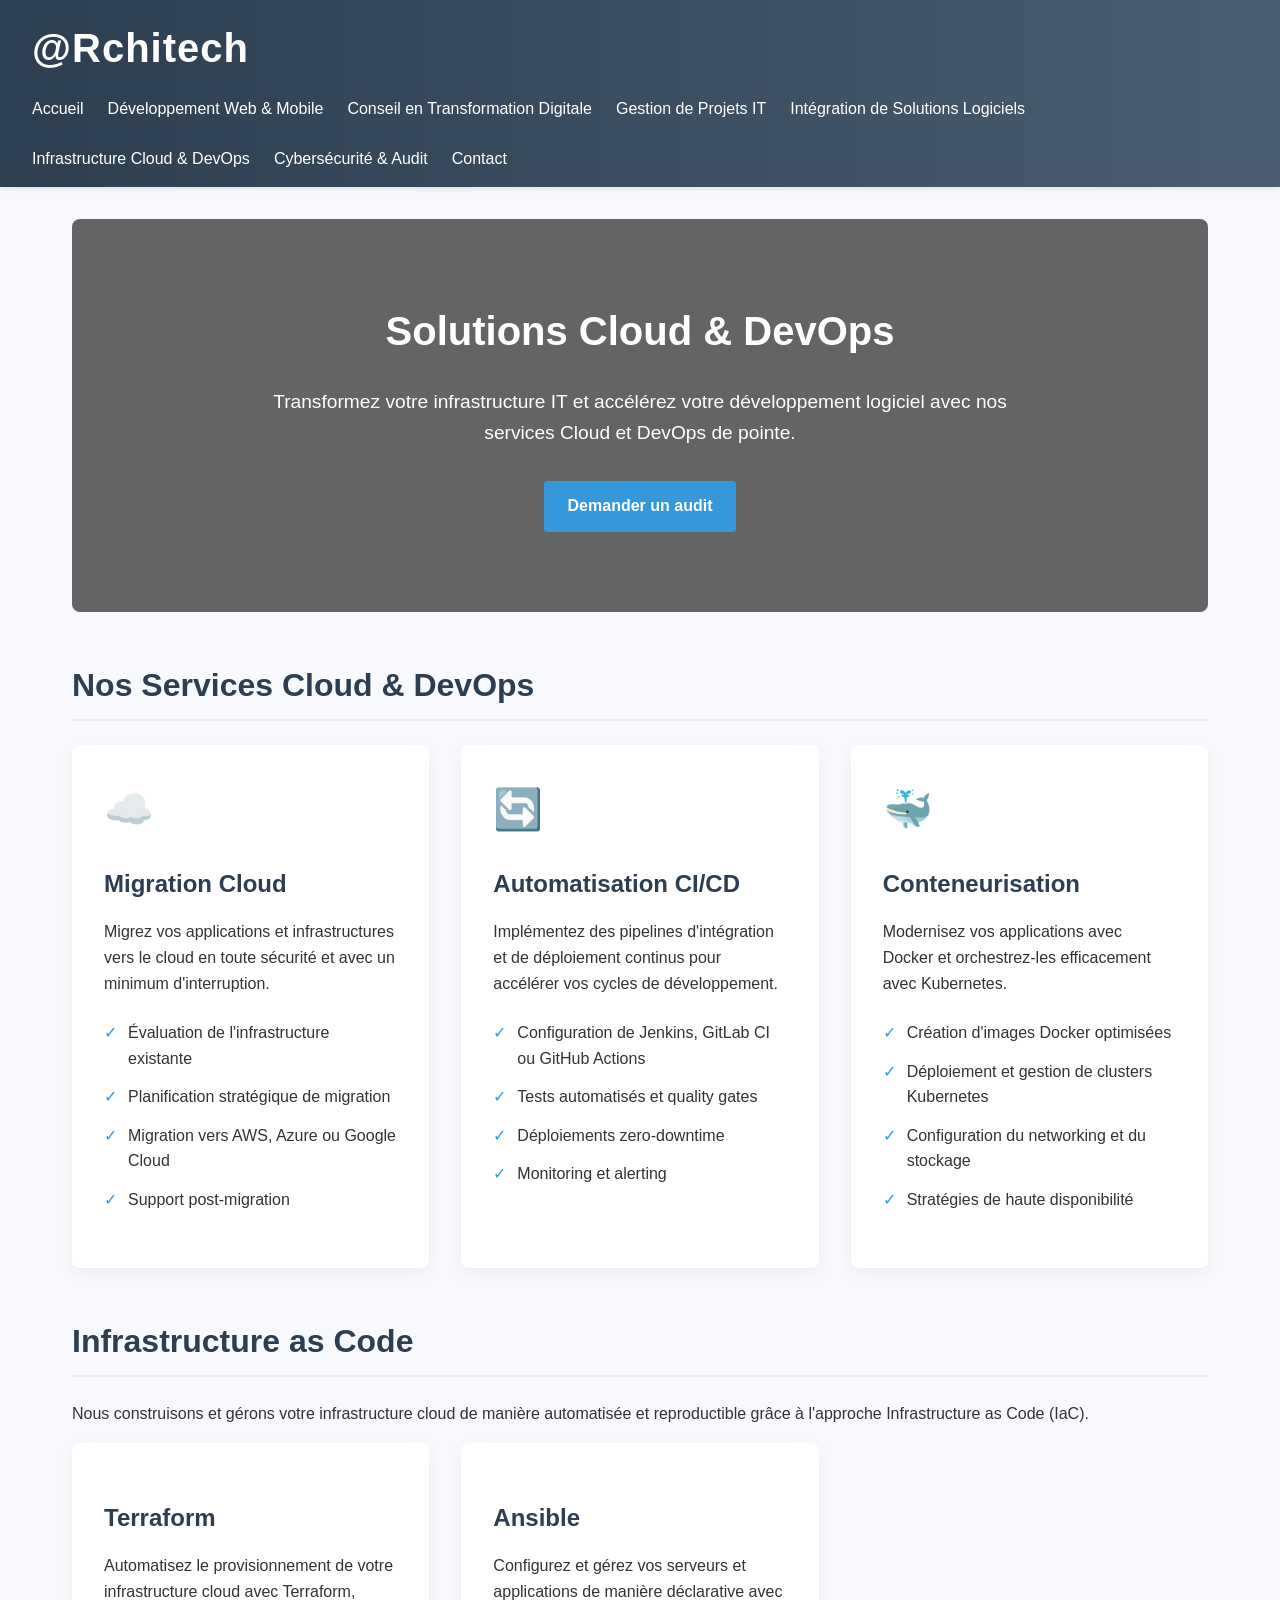
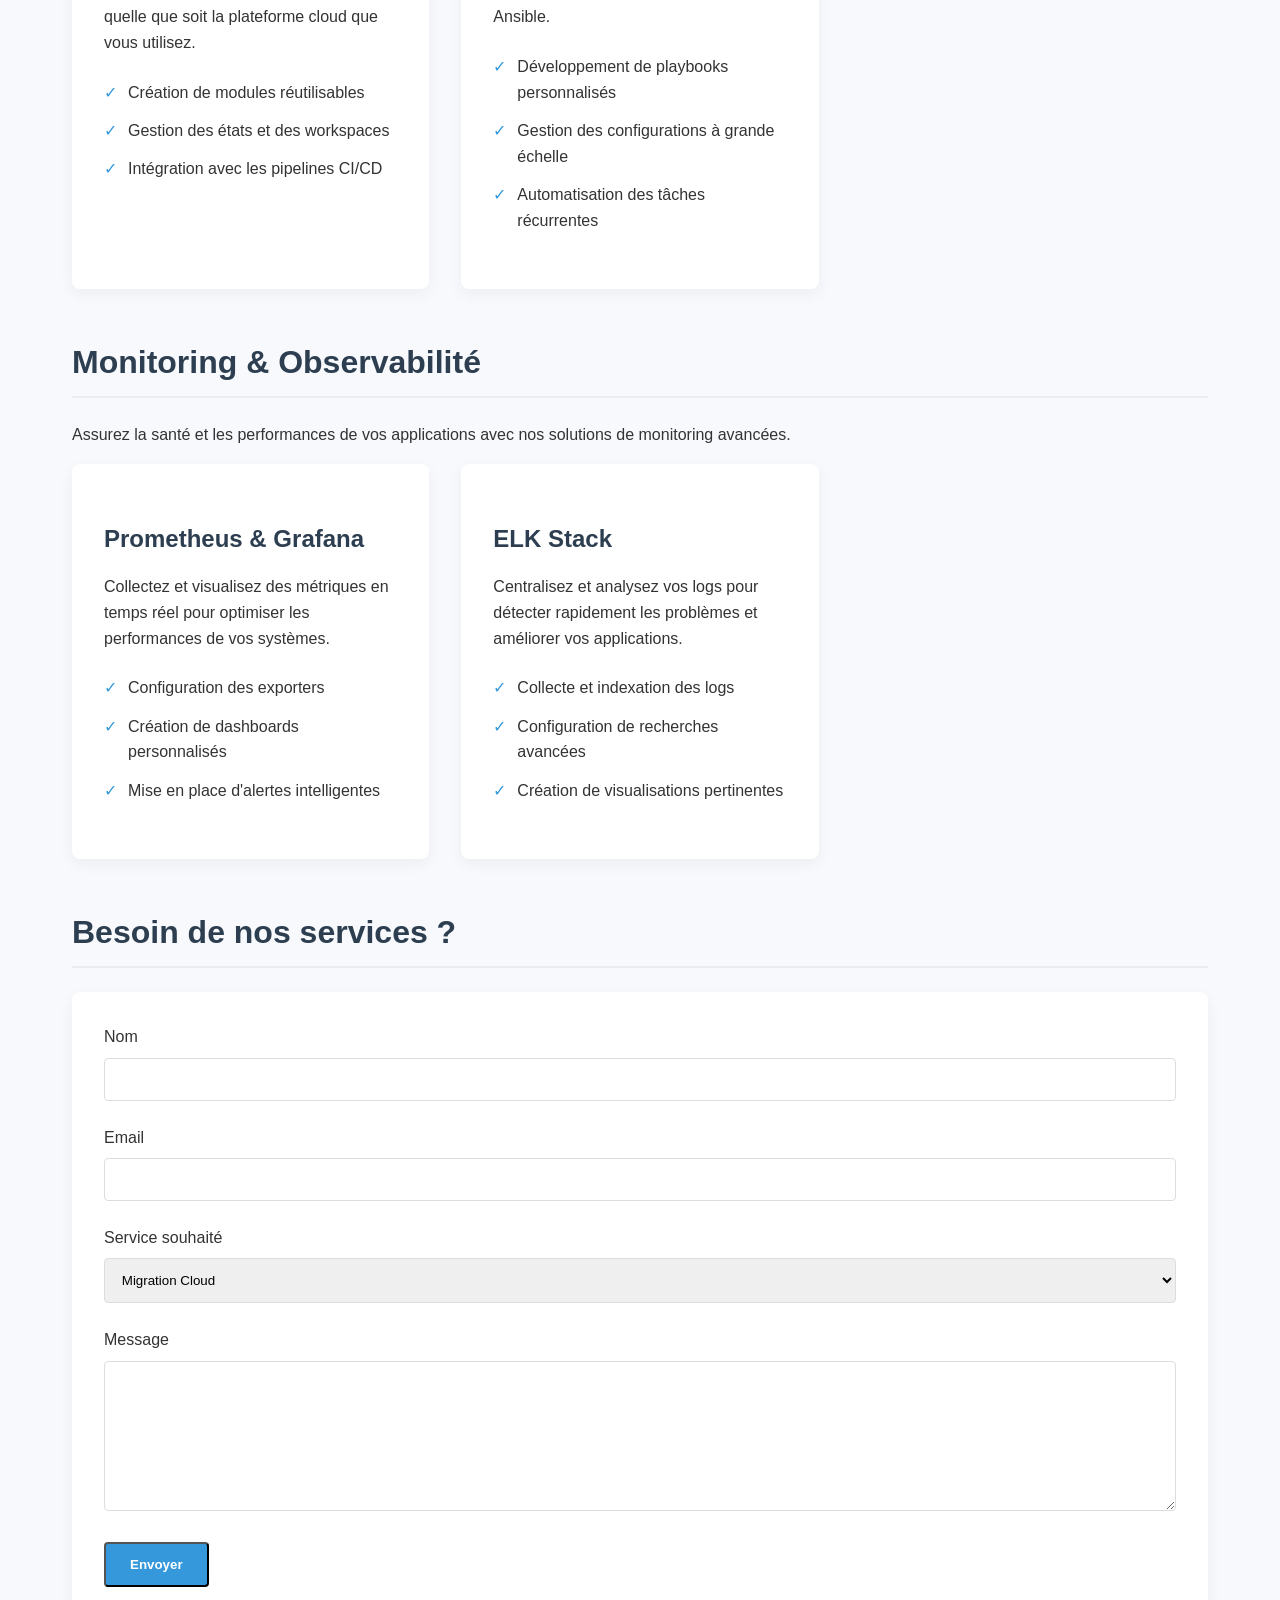
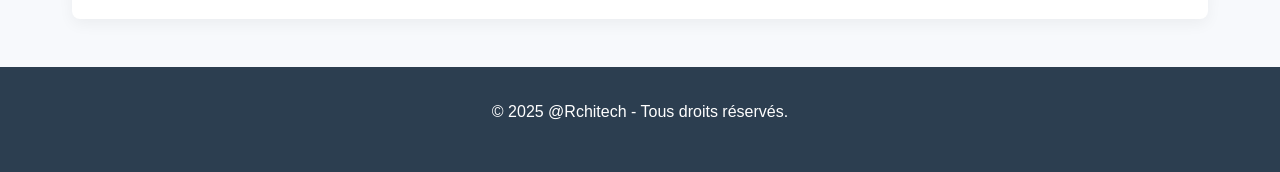
==== cloud-devops.html @ 37d32685 "First commit" ====
<!DOCTYPE html>
<html lang="fr">
<head>
    <meta charset="UTF-8">
    <meta name="viewport" content="width=device-width, initial-scale=1.0">
    <title>@Rchitech - Technologies & Services de l'Information</title>
    <style>
    /* Reset CSS */
    * {
      margin: 0;
      padding: 0;
      box-sizing: border-box;
    }
    body {
      font-family: 'Segoe UI', Tahoma, Geneva, Verdana, sans-serif;
      line-height: 1.6;
      color: #333;
      background-color: #f7f9fc;
    }
    /* Header */
    header {
      background: linear-gradient(to right, #2c3e50, #4a5c70);
      color: white;
      padding: 1rem 2rem;
      box-shadow: 0 2px 5px rgba(0, 0, 0, 0.1);
    }
    header h1 {
      font-size: 2.5rem;
      margin-bottom: 1rem;
      font-weight: 600;
      letter-spacing: 1px;
    }
    /* Navigation */
    nav ul {
      display: flex;
      flex-wrap: wrap;
      list-style: none;
      gap: 1.5rem;
    }
    nav li a {
      color: white;
      text-decoration: none;
      padding: 0.5rem 0;
      position: relative;
      font-weight: 500;
      transition: all 0.3s ease;
    }
    nav li a:hover {
      color: #5dade2;
    }
    nav li a::after {
      content: '';
      position: absolute;
      width: 0;
      height: 2px;
      bottom: 0;
      left: 0;
      background-color: #5dade2;
      transition: width 0.3s ease;
    }
    nav li a:hover::after {
      width: 100%;
    }
    /* Main Content */
    main {
      max-width: 1200px;
      margin: 2rem auto;
      padding: 0 2rem;
    }
    section {
      margin-bottom: 3rem;
    }
    h2 {
      font-size: 2rem;
      color: #2c3e50;
      margin-bottom: 1.5rem;
      padding-bottom: 0.5rem;
      border-bottom: 2px solid #eaecef;
    }
    h3 {
      font-size: 1.5rem;
      color: #3498db;
      margin: 1.5rem 0 1rem;
    }
    p {
      margin-bottom: 1rem;
    }
    /* Hero Section */
    .hero {
      background: linear-gradient(rgba(0, 0, 0, 0.6), rgba(0, 0, 0, 0.6)), url('/api/placeholder/1200/400') no-repeat center center;
      background-size: cover;
      color: white;
      padding: 5rem 2rem;
      text-align: center;
      border-radius: 8px;
      margin-bottom: 3rem;
    }
    .hero h2 {
      font-size: 2.5rem;
      color: white;
      border: none;
      margin-bottom: 1rem;
    }
    .hero p {
      font-size: 1.2rem;
      max-width: 800px;
      margin: 0 auto 2rem;
    }
    /* Services Cards */
    .services-grid {
      display: grid;
      grid-template-columns: repeat(auto-fill, minmax(300px, 1fr));
      gap: 2rem;
    }
    .service-card {
      background-color: white;
      border-radius: 8px;
      box-shadow: 0 5px 15px rgba(0, 0, 0, 0.05);
      padding: 2rem;
      transition: transform 0.3s ease, box-shadow 0.3s ease;
    }
    .service-card:hover {
      transform: translateY(-5px);
      box-shadow: 0 8px 25px rgba(0, 0, 0, 0.1);
    }
    .service-card h3 {
      color: #2c3e50;
    }
    .service-icon {
      font-size: 2.5rem;
      color: #3498db;
      margin-bottom: 1rem;
    }
    /* Feature Lists */
    .feature-list {
      list-style: none;
      margin: 1.5rem 0;
    }
    .feature-list li {
      margin-bottom: 0.8rem;
      padding-left: 1.5rem;
      position: relative;
    }
    .feature-list li::before {
      content: "✓";
      color: #3498db;
      position: absolute;
      left: 0;
    }
    /* CTA Buttons */
    .cta-button {
      display: inline-block;
      background-color: #3498db;
      color: white;
      padding: 0.8rem 1.5rem;
      border-radius: 4px;
      text-decoration: none;
      font-weight: 600;
      transition: background-color 0.3s ease;
    }
    .cta-button:hover {
      background-color: #2980b9;
    }
    /* Contact Form */
    .contact-form {
      background-color: white;
      padding: 2rem;
      border-radius: 8px;
      box-shadow: 0 5px 15px rgba(0, 0, 0, 0.05);
    }
    .form-group {
      margin-bottom: 1.5rem;
    }
    .form-group label {
      display: block;
      margin-bottom: 0.5rem;
      font-weight: 500;
    }
    .form-group input,
    .form-group textarea,
    .form-group select {
      width: 100%;
      padding: 0.8rem;
      border: 1px solid #ddd;
      border-radius: 4px;
      font-family: inherit;
    }
    .form-group textarea {
      min-height: 150px;
      resize: vertical;
    }
    /* Footer */
    footer {
      background-color: #2c3e50;
      color: white;
      text-align: center;
      padding: 2rem;
      margin-top: 3rem;
    }
    /* Responsive Design */
    @media (max-width: 768px) {
      header {
        padding: 1rem;
      }
      
      nav ul {
        flex-direction: column;
        gap: 0.5rem;
      }
      
      .hero {
        padding: 3rem 1rem;
      }
      
      .hero h2 {
        font-size: 2rem;
      }
    }
    </style>
</head>
<body>
    <header>
        <h1>@Rchitech</h1>
        <nav>
            <ul>
                <li><a href="index.html">Accueil</a></li>
                <li><a href="web-mobile.html">Développement Web & Mobile</a></li>
                <li><a href="conseil.html">Conseil en Transformation Digitale</a></li>
                <li><a href="gestion-projets.html">Gestion de Projets IT</a></li>
                <li><a href="integration.html">Intégration de Solutions Logiciels</a></li>
                <li><a href="cloud-devops.html">Infrastructure Cloud & DevOps</a></li>
                <li><a href="cybersecurite.html">Cybersécurité & Audit</a></li>
                <li><a href="contact.html">Contact</a></li>
            </ul>
        </nav>
    </header>

    <main>
        <section class="hero">
            <h2>Solutions Cloud & DevOps</h2>
            <p>Transformez votre infrastructure IT et accélérez votre développement logiciel avec nos services Cloud et DevOps de pointe.</p>
            <a href="#contact" class="cta-button">Demander un audit</a>
        </section>

        <section>
            <h2>Nos Services Cloud & DevOps</h2>
            <div class="services-grid">
                <div class="service-card">
                    <div class="service-icon">☁️</div>
                    <h3>Migration Cloud</h3>
                    <p>Migrez vos applications et infrastructures vers le cloud en toute sécurité et avec un minimum d'interruption.</p>
                    <ul class="feature-list">
                        <li>Évaluation de l'infrastructure existante</li>
                        <li>Planification stratégique de migration</li>
                        <li>Migration vers AWS, Azure ou Google Cloud</li>
                        <li>Support post-migration</li>
                    </ul>
                </div>

                <div class="service-card">
                    <div class="service-icon">🔄</div>
                    <h3>Automatisation CI/CD</h3>
                    <p>Implémentez des pipelines d'intégration et de déploiement continus pour accélérer vos cycles de développement.</p>
                    <ul class="feature-list">
                        <li>Configuration de Jenkins, GitLab CI ou GitHub Actions</li>
                        <li>Tests automatisés et quality gates</li>
                        <li>Déploiements zero-downtime</li>
                        <li>Monitoring et alerting</li>
                    </ul>
                </div>

                <div class="service-card">
                    <div class="service-icon">🐳</div>
                    <h3>Conteneurisation</h3>
                    <p>Modernisez vos applications avec Docker et orchestrez-les efficacement avec Kubernetes.</p>
                    <ul class="feature-list">
                        <li>Création d'images Docker optimisées</li>
                        <li>Déploiement et gestion de clusters Kubernetes</li>
                        <li>Configuration du networking et du stockage</li>
                        <li>Stratégies de haute disponibilité</li>
                    </ul>
                </div>
            </div>
        </section>

        <section>
            <h2>Infrastructure as Code</h2>
            <p>Nous construisons et gérons votre infrastructure cloud de manière automatisée et reproductible grâce à l'approche Infrastructure as Code (IaC).</p>
            
            <div class="services-grid">
                <div class="service-card">
                    <h3>Terraform</h3>
                    <p>Automatisez le provisionnement de votre infrastructure cloud avec Terraform, quelle que soit la plateforme cloud que vous utilisez.</p>
                    <ul class="feature-list">
                        <li>Création de modules réutilisables</li>
                        <li>Gestion des états et des workspaces</li>
                        <li>Intégration avec les pipelines CI/CD</li>
                    </ul>
                </div>

                <div class="service-card">
                    <h3>Ansible</h3>
                    <p>Configurez et gérez vos serveurs et applications de manière déclarative avec Ansible.</p>
                    <ul class="feature-list">
                        <li>Développement de playbooks personnalisés</li>
                        <li>Gestion des configurations à grande échelle</li>
                        <li>Automatisation des tâches récurrentes</li>
                    </ul>
                </div>
            </div>
        </section>

        <section>
            <h2>Monitoring & Observabilité</h2>
            <p>Assurez la santé et les performances de vos applications avec nos solutions de monitoring avancées.</p>
            
            <div class="services-grid">
                <div class="service-card">
                    <h3>Prometheus & Grafana</h3>
                    <p>Collectez et visualisez des métriques en temps réel pour optimiser les performances de vos systèmes.</p>
                    <ul class="feature-list">
                        <li>Configuration des exporters</li>
                        <li>Création de dashboards personnalisés</li>
                        <li>Mise en place d'alertes intelligentes</li>
                    </ul>
                </div>

                <div class="service-card">
                    <h3>ELK Stack</h3>
                    <p>Centralisez et analysez vos logs pour détecter rapidement les problèmes et améliorer vos applications.</p>
                    <ul class="feature-list">
                        <li>Collecte et indexation des logs</li>
                        <li>Configuration de recherches avancées</li>
                        <li>Création de visualisations pertinentes</li>
                    </ul>
                </div>
            </div>
        </section>

        <section id="contact" class="contact-section">
            <h2>Besoin de nos services ?</h2>
            <div class="contact-form">
                <div class="form-group">
                    <label for="name">Nom</label>
                    <input type="text" id="name" name="name" required>
                </div>
                <div class="form-group">
                    <label for="email">Email</label>
                    <input type="email" id="email" name="email" required>
                </div>
                <div class="form-group">
                    <label for="service">Service souhaité</label>
                    <select id="service" name="service">
                        <option value="migration">Migration Cloud</option>
                        <option value="ci-cd">CI/CD</option>
                        <option value="containers">Conteneurisation</option>
                        <option value="iac">Infrastructure as Code</option>
                        <option value="monitoring">Monitoring</option>
                        <option value="other">Autre</option>
                    </select>
                </div>
                <div class="form-group">
                    <label for="message">Message</label>
                    <textarea id="message" name="message" required></textarea>
                </div>
                <button type="submit" class="cta-button">Envoyer</button>
            </div>
        </section>
    </main>

    <footer>
        <p>&copy; 2025 @Rchitech - Tous droits réservés.</p>
    </footer>
</body>
</html>
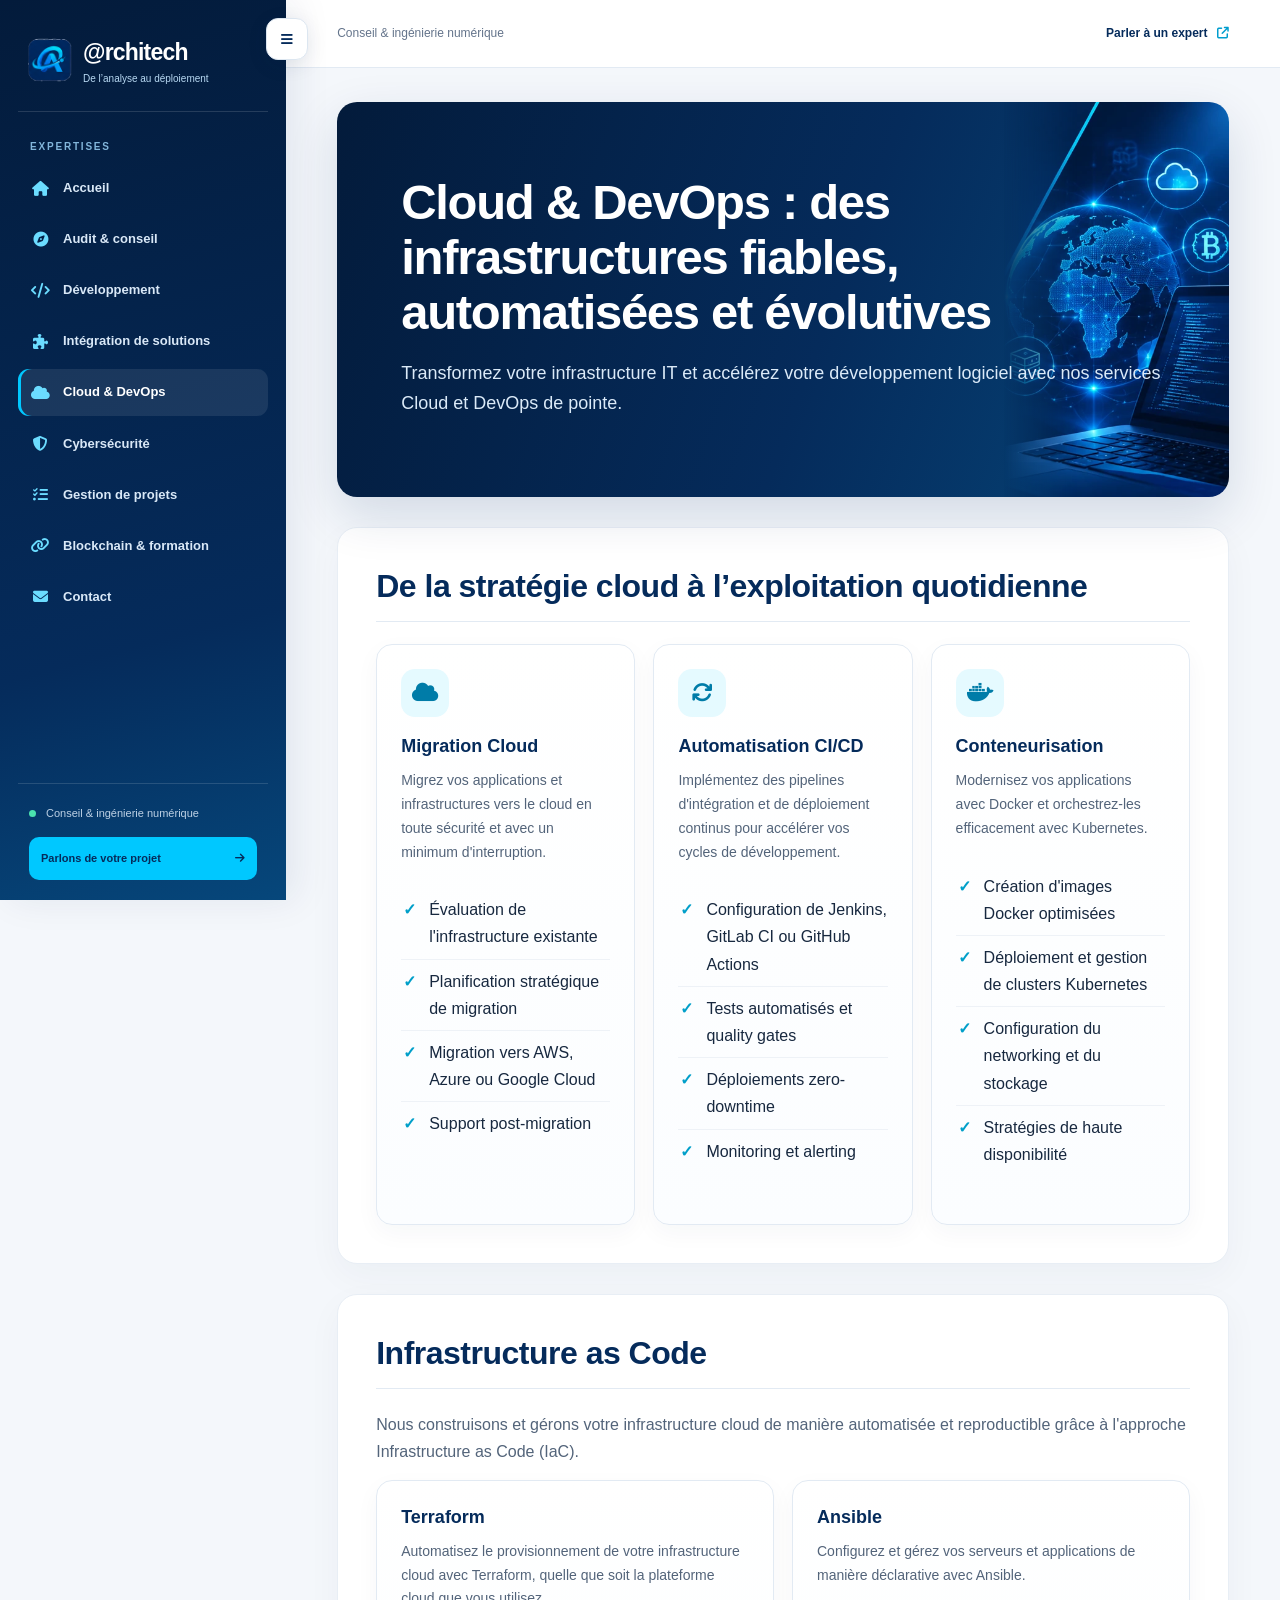
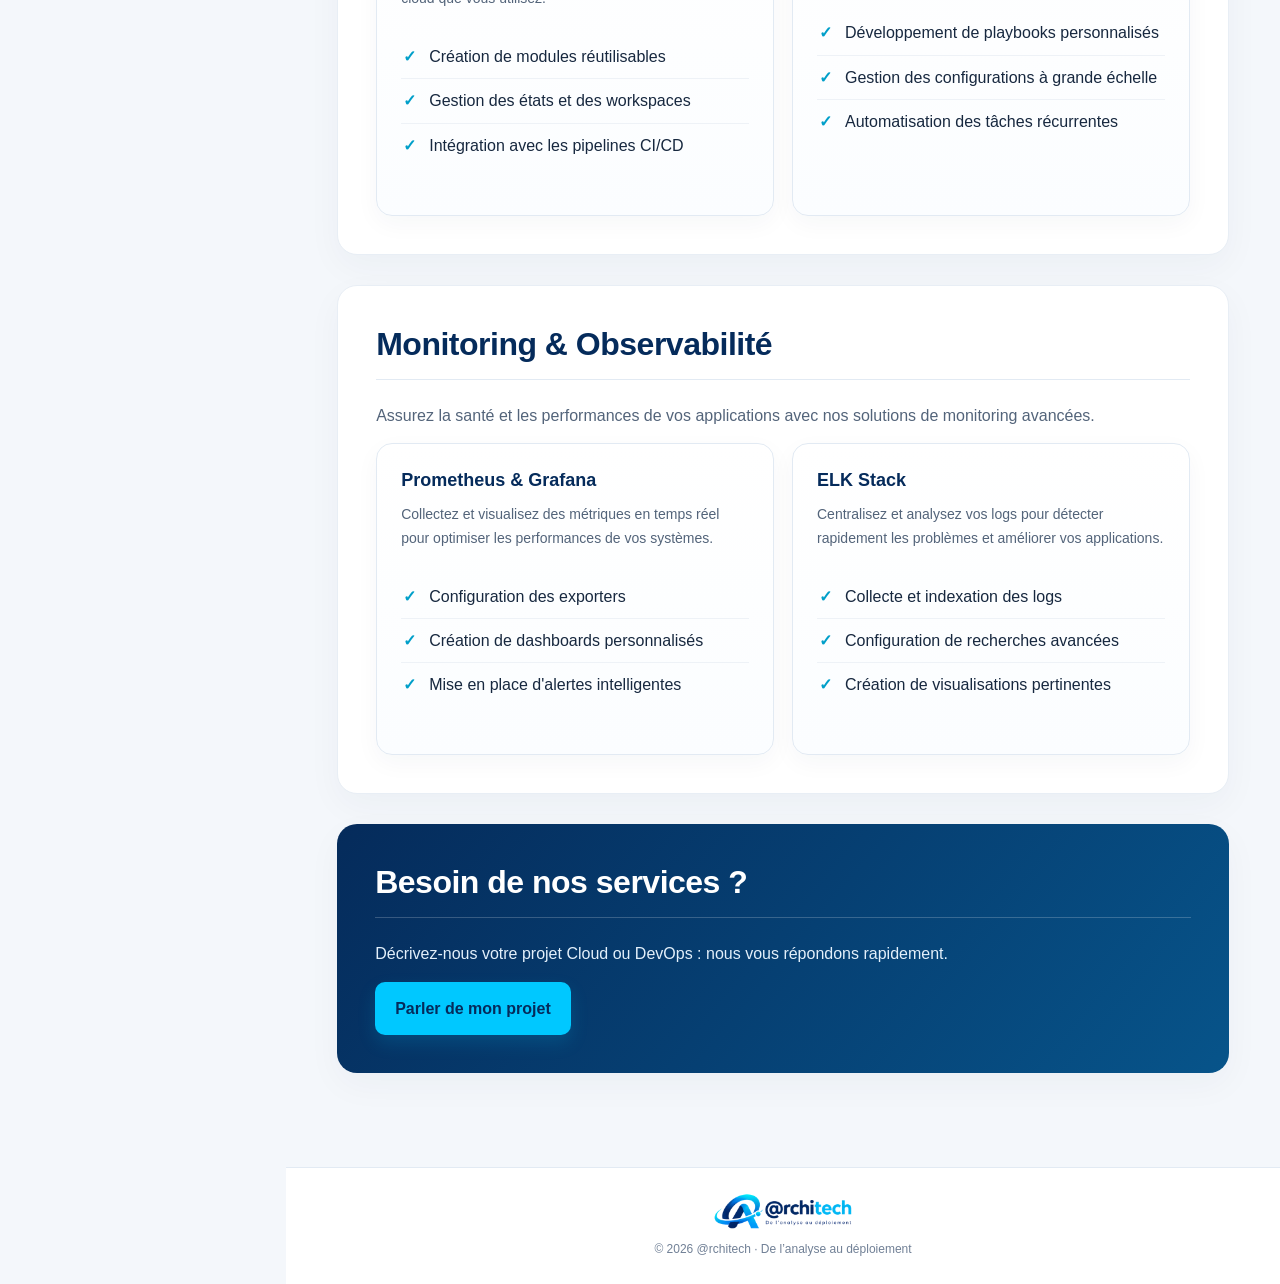
==== commit 723c00eb: "Réorganisation du site : CSS/JS séparés, formulaire de contact, SEO, logos" ====
--- a/cloud-devops.html
+++ b/cloud-devops.html
@@ -1,375 +1,149 @@
 <!DOCTYPE html>
 <html lang="fr">
 <head>
-    <meta charset="UTF-8">
-    <meta name="viewport" content="width=device-width, initial-scale=1.0">
-    <title>@Rchitech - Technologies & Services de l'Information</title>
-    <style>
-    /* Reset CSS */
-    * {
-      margin: 0;
-      padding: 0;
-      box-sizing: border-box;
-    }
-    body {
-      font-family: 'Segoe UI', Tahoma, Geneva, Verdana, sans-serif;
-      line-height: 1.6;
-      color: #333;
-      background-color: #f7f9fc;
-    }
-    /* Header */
-    header {
-      background: linear-gradient(to right, #2c3e50, #4a5c70);
-      color: white;
-      padding: 1rem 2rem;
-      box-shadow: 0 2px 5px rgba(0, 0, 0, 0.1);
-    }
-    header h1 {
-      font-size: 2.5rem;
-      margin-bottom: 1rem;
-      font-weight: 600;
-      letter-spacing: 1px;
-    }
-    /* Navigation */
-    nav ul {
-      display: flex;
-      flex-wrap: wrap;
-      list-style: none;
-      gap: 1.5rem;
-    }
-    nav li a {
-      color: white;
-      text-decoration: none;
-      padding: 0.5rem 0;
-      position: relative;
-      font-weight: 500;
-      transition: all 0.3s ease;
-    }
-    nav li a:hover {
-      color: #5dade2;
-    }
-    nav li a::after {
-      content: '';
-      position: absolute;
-      width: 0;
-      height: 2px;
-      bottom: 0;
-      left: 0;
-      background-color: #5dade2;
-      transition: width 0.3s ease;
-    }
-    nav li a:hover::after {
-      width: 100%;
-    }
-    /* Main Content */
-    main {
-      max-width: 1200px;
-      margin: 2rem auto;
-      padding: 0 2rem;
-    }
-    section {
-      margin-bottom: 3rem;
-    }
-    h2 {
-      font-size: 2rem;
-      color: #2c3e50;
-      margin-bottom: 1.5rem;
-      padding-bottom: 0.5rem;
-      border-bottom: 2px solid #eaecef;
-    }
-    h3 {
-      font-size: 1.5rem;
-      color: #3498db;
-      margin: 1.5rem 0 1rem;
-    }
-    p {
-      margin-bottom: 1rem;
-    }
-    /* Hero Section */
-    .hero {
-      background: linear-gradient(rgba(0, 0, 0, 0.6), rgba(0, 0, 0, 0.6)), url('/api/placeholder/1200/400') no-repeat center center;
-      background-size: cover;
-      color: white;
-      padding: 5rem 2rem;
-      text-align: center;
-      border-radius: 8px;
-      margin-bottom: 3rem;
-    }
-    .hero h2 {
-      font-size: 2.5rem;
-      color: white;
-      border: none;
-      margin-bottom: 1rem;
-    }
-    .hero p {
-      font-size: 1.2rem;
-      max-width: 800px;
-      margin: 0 auto 2rem;
-    }
-    /* Services Cards */
-    .services-grid {
-      display: grid;
-      grid-template-columns: repeat(auto-fill, minmax(300px, 1fr));
-      gap: 2rem;
-    }
-    .service-card {
-      background-color: white;
-      border-radius: 8px;
-      box-shadow: 0 5px 15px rgba(0, 0, 0, 0.05);
-      padding: 2rem;
-      transition: transform 0.3s ease, box-shadow 0.3s ease;
-    }
-    .service-card:hover {
-      transform: translateY(-5px);
-      box-shadow: 0 8px 25px rgba(0, 0, 0, 0.1);
-    }
-    .service-card h3 {
-      color: #2c3e50;
-    }
-    .service-icon {
-      font-size: 2.5rem;
-      color: #3498db;
-      margin-bottom: 1rem;
-    }
-    /* Feature Lists */
-    .feature-list {
-      list-style: none;
-      margin: 1.5rem 0;
-    }
-    .feature-list li {
-      margin-bottom: 0.8rem;
-      padding-left: 1.5rem;
-      position: relative;
-    }
-    .feature-list li::before {
-      content: "✓";
-      color: #3498db;
-      position: absolute;
-      left: 0;
-    }
-    /* CTA Buttons */
-    .cta-button {
-      display: inline-block;
-      background-color: #3498db;
-      color: white;
-      padding: 0.8rem 1.5rem;
-      border-radius: 4px;
-      text-decoration: none;
-      font-weight: 600;
-      transition: background-color 0.3s ease;
-    }
-    .cta-button:hover {
-      background-color: #2980b9;
-    }
-    /* Contact Form */
-    .contact-form {
-      background-color: white;
-      padding: 2rem;
-      border-radius: 8px;
-      box-shadow: 0 5px 15px rgba(0, 0, 0, 0.05);
-    }
-    .form-group {
-      margin-bottom: 1.5rem;
-    }
-    .form-group label {
-      display: block;
-      margin-bottom: 0.5rem;
-      font-weight: 500;
-    }
-    .form-group input,
-    .form-group textarea,
-    .form-group select {
-      width: 100%;
-      padding: 0.8rem;
-      border: 1px solid #ddd;
-      border-radius: 4px;
-      font-family: inherit;
-    }
-    .form-group textarea {
-      min-height: 150px;
-      resize: vertical;
-    }
-    /* Footer */
-    footer {
-      background-color: #2c3e50;
-      color: white;
-      text-align: center;
-      padding: 2rem;
-      margin-top: 3rem;
-    }
-    /* Responsive Design */
-    @media (max-width: 768px) {
-      header {
-        padding: 1rem;
-      }
-      
-      nav ul {
-        flex-direction: column;
-        gap: 0.5rem;
-      }
-      
-      .hero {
-        padding: 3rem 1rem;
-      }
-      
-      .hero h2 {
-        font-size: 2rem;
-      }
-    }
-    </style>
+  <meta charset="UTF-8">
+  <meta name="viewport" content="width=device-width, initial-scale=1.0">
+  <title>Cloud & DevOps | @rchitech</title>
+  <meta name="description" content="Migration cloud, CI/CD, conteneurisation, Infrastructure as Code et observabilité.">
+  <meta name="theme-color" content="#052B5B">
+  <meta property="og:type" content="website">
+  <meta property="og:locale" content="fr_FR">
+  <meta property="og:site_name" content="@rchitech">
+  <meta property="og:title" content="Cloud & DevOps | @rchitech">
+  <meta property="og:description" content="Migration cloud, CI/CD, conteneurisation, Infrastructure as Code et observabilité.">
+  <link rel="icon" href="images/favicon-16.png" sizes="16x16" type="image/png">
+  <link rel="icon" href="images/favicon-32.png" sizes="32x32" type="image/png">
+  <link rel="stylesheet" href="https://cdnjs.cloudflare.com/ajax/libs/font-awesome/6.5.2/css/all.min.css">
+  <link rel="stylesheet" href="css/base.css">
+  <link rel="stylesheet" href="css/layout.css">
+  <link rel="stylesheet" href="css/components.css">
 </head>
 <body>
-    <header>
-        <h1>@Rchitech</h1>
-        <nav>
-            <ul>
-                <li><a href="index.html">Accueil</a></li>
-                <li><a href="web-mobile.html">Développement Web & Mobile</a></li>
-                <li><a href="conseil.html">Conseil en Transformation Digitale</a></li>
-                <li><a href="gestion-projets.html">Gestion de Projets IT</a></li>
-                <li><a href="integration.html">Intégration de Solutions Logiciels</a></li>
-                <li><a href="cloud-devops.html">Infrastructure Cloud & DevOps</a></li>
-                <li><a href="cybersecurite.html">Cybersécurité & Audit</a></li>
-                <li><a href="contact.html">Contact</a></li>
+  <a class="skip-link" href="#contenu">Aller au contenu</a>
+  <button class="sidebar-toggle" type="button" aria-label="Ouvrir ou fermer le menu" aria-controls="site-sidebar" aria-expanded="true"><i class="fa-solid fa-bars"></i></button>
+
+  <aside class="sidebar" id="site-sidebar">
+    <a class="brand" href="index.html"><img class="brand-mark" src="images/brand-icon.png" alt="" width="44" height="44"><span><strong>@rchitech</strong><small>De l’analyse au déploiement</small></span></a>
+    <div class="sidebar-label">EXPERTISES</div>
+    <nav class="side-nav" aria-label="Navigation principale">
+        <a href="index.html"><i class="fa-solid fa-house"></i><span>Accueil</span></a>
+        <a href="conseil.html"><i class="fa-solid fa-compass"></i><span>Audit & conseil</span></a>
+        <a href="web-mobile.html"><i class="fa-solid fa-code"></i><span>Développement</span></a>
+        <a href="integration.html"><i class="fa-solid fa-puzzle-piece"></i><span>Intégration de solutions</span></a>
+        <a href="cloud-devops.html" class="active" aria-current="page"><i class="fa-solid fa-cloud"></i><span>Cloud & DevOps</span></a>
+        <a href="cybersecurite.html"><i class="fa-solid fa-shield-halved"></i><span>Cybersécurité</span></a>
+        <a href="gestion-projets.html"><i class="fa-solid fa-list-check"></i><span>Gestion de projets</span></a>
+        <a href="blockchain-formation.html"><i class="fa-solid fa-link"></i><span>Blockchain & formation</span></a>
+        <a href="contact.html"><i class="fa-solid fa-envelope"></i><span>Contact</span></a>
+    </nav>
+    <div class="sidebar-bottom"><span class="status-dot"></span> Conseil & ingénierie numérique
+      <a class="sidebar-contact" href="contact.html#formulaire">Parlons de votre projet <i class="fa-solid fa-arrow-right"></i></a>
+    </div>
+  </aside>
+  <div class="sidebar-scrim"></div>
+
+  <div class="site-shell">
+    <header class="topbar"><span>Conseil & ingénierie numérique</span><a href="contact.html#formulaire">Parler à un expert <i class="fa-solid fa-arrow-up-right-from-square"></i></a></header>
+    <main id="contenu">
+      <section class="hero">
+        <h1>Cloud &amp; DevOps : des infrastructures fiables, automatisées et évolutives</h1>
+        <p>Transformez votre infrastructure IT et accélérez votre développement logiciel avec nos services Cloud et DevOps de pointe.</p>
+      </section>
+      <section>
+        <h2>De la stratégie cloud à l’exploitation quotidienne</h2>
+        <div class="services-grid">
+          <div class="service-card">
+            <div class="service-icon"><i class="fa-solid fa-cloud"></i></div>
+            <h3>Migration Cloud</h3>
+            <p>Migrez vos applications et infrastructures vers le cloud en toute sécurité et avec un minimum d'interruption.</p>
+            <ul class="feature-list">
+              <li>Évaluation de l'infrastructure existante</li>
+              <li>Planification stratégique de migration</li>
+              <li>Migration vers AWS, Azure ou Google Cloud</li>
+              <li>Support post-migration</li>
             </ul>
-        </nav>
-    </header>
+          </div>
+          <div class="service-card">
+            <div class="service-icon"><i class="fa-solid fa-arrows-rotate"></i></div>
+            <h3>Automatisation CI/CD</h3>
+            <p>Implémentez des pipelines d'intégration et de déploiement continus pour accélérer vos cycles de développement.</p>
+            <ul class="feature-list">
+              <li>Configuration de Jenkins, GitLab CI ou GitHub Actions</li>
+              <li>Tests automatisés et quality gates</li>
+              <li>Déploiements zero-downtime</li>
+              <li>Monitoring et alerting</li>
+            </ul>
+          </div>
+          <div class="service-card">
+            <div class="service-icon"><i class="fa-brands fa-docker"></i></div>
+            <h3>Conteneurisation</h3>
+            <p>Modernisez vos applications avec Docker et orchestrez-les efficacement avec Kubernetes.</p>
+            <ul class="feature-list">
+              <li>Création d'images Docker optimisées</li>
+              <li>Déploiement et gestion de clusters Kubernetes</li>
+              <li>Configuration du networking et du stockage</li>
+              <li>Stratégies de haute disponibilité</li>
+            </ul>
+          </div>
+        </div>
+      </section>
+      <section>
+        <h2>Infrastructure as Code</h2>
+        <p>Nous construisons et gérons votre infrastructure cloud de manière automatisée et reproductible grâce à l'approche Infrastructure as Code (IaC).</p>
+        <div class="services-grid">
+          <div class="service-card">
+            <h3>Terraform</h3>
+            <p>Automatisez le provisionnement de votre infrastructure cloud avec Terraform, quelle que soit la plateforme cloud que vous utilisez.</p>
+            <ul class="feature-list">
+              <li>Création de modules réutilisables</li>
+              <li>Gestion des états et des workspaces</li>
+              <li>Intégration avec les pipelines CI/CD</li>
+            </ul>
+          </div>
+          <div class="service-card">
+            <h3>Ansible</h3>
+            <p>Configurez et gérez vos serveurs et applications de manière déclarative avec Ansible.</p>
+            <ul class="feature-list">
+              <li>Développement de playbooks personnalisés</li>
+              <li>Gestion des configurations à grande échelle</li>
+              <li>Automatisation des tâches récurrentes</li>
+            </ul>
+          </div>
+        </div>
+      </section>
+      <section>
+        <h2>Monitoring &amp; Observabilité</h2>
+        <p>Assurez la santé et les performances de vos applications avec nos solutions de monitoring avancées.</p>
+        <div class="services-grid">
+          <div class="service-card">
+            <h3>Prometheus &amp; Grafana</h3>
+            <p>Collectez et visualisez des métriques en temps réel pour optimiser les performances de vos systèmes.</p>
+            <ul class="feature-list">
+              <li>Configuration des exporters</li>
+              <li>Création de dashboards personnalisés</li>
+              <li>Mise en place d'alertes intelligentes</li>
+            </ul>
+          </div>
+          <div class="service-card">
+            <h3>ELK Stack</h3>
+            <p>Centralisez et analysez vos logs pour détecter rapidement les problèmes et améliorer vos applications.</p>
+            <ul class="feature-list">
+              <li>Collecte et indexation des logs</li>
+              <li>Configuration de recherches avancées</li>
+              <li>Création de visualisations pertinentes</li>
+            </ul>
+          </div>
+        </div>
+      </section>
+      <section class="cta-panel">
+        <h2>Besoin de nos services ?</h2>
+        <p>Décrivez-nous votre projet Cloud ou DevOps : nous vous répondons rapidement.</p>
+        <a class="cta-button" href="contact.html?service=cloud-devops#formulaire">Parler de mon projet</a>
+      </section>
+    </main>
+  </div>
 
-    <main>
-        <section class="hero">
-            <h2>Solutions Cloud & DevOps</h2>
-            <p>Transformez votre infrastructure IT et accélérez votre développement logiciel avec nos services Cloud et DevOps de pointe.</p>
-            <a href="#contact" class="cta-button">Demander un audit</a>
-        </section>
-
-        <section>
-            <h2>Nos Services Cloud & DevOps</h2>
-            <div class="services-grid">
-                <div class="service-card">
-                    <div class="service-icon">☁️</div>
-                    <h3>Migration Cloud</h3>
-                    <p>Migrez vos applications et infrastructures vers le cloud en toute sécurité et avec un minimum d'interruption.</p>
-                    <ul class="feature-list">
-                        <li>Évaluation de l'infrastructure existante</li>
-                        <li>Planification stratégique de migration</li>
-                        <li>Migration vers AWS, Azure ou Google Cloud</li>
-                        <li>Support post-migration</li>
-                    </ul>
-                </div>
-
-                <div class="service-card">
-                    <div class="service-icon">🔄</div>
-                    <h3>Automatisation CI/CD</h3>
-                    <p>Implémentez des pipelines d'intégration et de déploiement continus pour accélérer vos cycles de développement.</p>
-                    <ul class="feature-list">
-                        <li>Configuration de Jenkins, GitLab CI ou GitHub Actions</li>
-                        <li>Tests automatisés et quality gates</li>
-                        <li>Déploiements zero-downtime</li>
-                        <li>Monitoring et alerting</li>
-                    </ul>
-                </div>
-
-                <div class="service-card">
-                    <div class="service-icon">🐳</div>
-                    <h3>Conteneurisation</h3>
-                    <p>Modernisez vos applications avec Docker et orchestrez-les efficacement avec Kubernetes.</p>
-                    <ul class="feature-list">
-                        <li>Création d'images Docker optimisées</li>
-                        <li>Déploiement et gestion de clusters Kubernetes</li>
-                        <li>Configuration du networking et du stockage</li>
-                        <li>Stratégies de haute disponibilité</li>
-                    </ul>
-                </div>
-            </div>
-        </section>
-
-        <section>
-            <h2>Infrastructure as Code</h2>
-            <p>Nous construisons et gérons votre infrastructure cloud de manière automatisée et reproductible grâce à l'approche Infrastructure as Code (IaC).</p>
-            
-            <div class="services-grid">
-                <div class="service-card">
-                    <h3>Terraform</h3>
-                    <p>Automatisez le provisionnement de votre infrastructure cloud avec Terraform, quelle que soit la plateforme cloud que vous utilisez.</p>
-                    <ul class="feature-list">
-                        <li>Création de modules réutilisables</li>
-                        <li>Gestion des états et des workspaces</li>
-                        <li>Intégration avec les pipelines CI/CD</li>
-                    </ul>
-                </div>
-
-                <div class="service-card">
-                    <h3>Ansible</h3>
-                    <p>Configurez et gérez vos serveurs et applications de manière déclarative avec Ansible.</p>
-                    <ul class="feature-list">
-                        <li>Développement de playbooks personnalisés</li>
-                        <li>Gestion des configurations à grande échelle</li>
-                        <li>Automatisation des tâches récurrentes</li>
-                    </ul>
-                </div>
-            </div>
-        </section>
-
-        <section>
-            <h2>Monitoring & Observabilité</h2>
-            <p>Assurez la santé et les performances de vos applications avec nos solutions de monitoring avancées.</p>
-            
-            <div class="services-grid">
-                <div class="service-card">
-                    <h3>Prometheus & Grafana</h3>
-                    <p>Collectez et visualisez des métriques en temps réel pour optimiser les performances de vos systèmes.</p>
-                    <ul class="feature-list">
-                        <li>Configuration des exporters</li>
-                        <li>Création de dashboards personnalisés</li>
-                        <li>Mise en place d'alertes intelligentes</li>
-                    </ul>
-                </div>
-
-                <div class="service-card">
-                    <h3>ELK Stack</h3>
-                    <p>Centralisez et analysez vos logs pour détecter rapidement les problèmes et améliorer vos applications.</p>
-                    <ul class="feature-list">
-                        <li>Collecte et indexation des logs</li>
-                        <li>Configuration de recherches avancées</li>
-                        <li>Création de visualisations pertinentes</li>
-                    </ul>
-                </div>
-            </div>
-        </section>
-
-        <section id="contact" class="contact-section">
-            <h2>Besoin de nos services ?</h2>
-            <div class="contact-form">
-                <div class="form-group">
-                    <label for="name">Nom</label>
-                    <input type="text" id="name" name="name" required>
-                </div>
-                <div class="form-group">
-                    <label for="email">Email</label>
-                    <input type="email" id="email" name="email" required>
-                </div>
-                <div class="form-group">
-                    <label for="service">Service souhaité</label>
-                    <select id="service" name="service">
-                        <option value="migration">Migration Cloud</option>
-                        <option value="ci-cd">CI/CD</option>
-                        <option value="containers">Conteneurisation</option>
-                        <option value="iac">Infrastructure as Code</option>
-                        <option value="monitoring">Monitoring</option>
-                        <option value="other">Autre</option>
-                    </select>
-                </div>
-                <div class="form-group">
-                    <label for="message">Message</label>
-                    <textarea id="message" name="message" required></textarea>
-                </div>
-                <button type="submit" class="cta-button">Envoyer</button>
-            </div>
-        </section>
-    </main>
-
-    <footer>
-        <p>&copy; 2025 @Rchitech - Tous droits réservés.</p>
-    </footer>
+  <footer class="site-footer"><img class="footer-logo" src="images/logo.png" alt="@rchitech — De l’analyse au déploiement" width="139" height="36"><p>© 2026 @rchitech · De l’analyse au déploiement</p></footer>
+  <script src="js/main.js" defer></script>
 </body>
-</html>+</html>
--- a/css/base.css
+++ b/css/base.css
@@ -0,0 +1,47 @@
+/* ==========================================================
+   base.css — variables, reset, typographie
+   ========================================================== */
+:root {
+  --navy: #052B5B;
+  --navy-deep: #031b3b;
+  --cyan: #00C8FF;
+  --ink: #17283f;
+  --text: #53647a;
+  --muted: #64748b;
+  --paper: #f4f7fb;
+  --line: #e2eaf3;
+  --accent: #009fc9;
+  --sidebar-width: 286px;
+  --font: Inter, -apple-system, BlinkMacSystemFont, "Segoe UI", sans-serif;
+}
+
+*, *::before, *::after { margin: 0; padding: 0; box-sizing: border-box; }
+[hidden] { display: none !important; }
+html { scroll-behavior: smooth; }
+
+body {
+  min-height: 100vh;
+  background: var(--paper);
+  color: var(--ink);
+  font-family: var(--font);
+  line-height: 1.7;
+}
+
+h2 {
+  margin-bottom: 22px;
+  padding-bottom: 15px;
+  border-bottom: 1px solid var(--line);
+  color: var(--navy);
+  font-size: clamp(24px, 2.5vw, 32px);
+  line-height: 1.25;
+  letter-spacing: -.5px;
+}
+h3 { margin-bottom: 11px; color: var(--navy); font-size: 18px; line-height: 1.35; }
+h4 { color: var(--navy); }
+p  { margin-bottom: 14px; color: var(--text); }
+
+:focus-visible { outline: 2px solid var(--cyan); outline-offset: 2px; }
+
+@media (prefers-reduced-motion: reduce) {
+  *, *::before, *::after { scroll-behavior: auto !important; transition: none !important; }
+}
--- a/css/layout.css
+++ b/css/layout.css
@@ -0,0 +1,130 @@
+/* ==========================================================
+   layout.css — structure : menu latéral, barre du haut,
+   contenu principal, pied de page
+   ========================================================== */
+
+/* --- Lien d'évitement (accessibilité clavier) --- */
+.skip-link {
+  position: fixed; z-index: 2000; top: 8px; left: 8px;
+  padding: 8px 14px; border-radius: 8px;
+  background: var(--cyan); color: var(--navy); font-weight: 800; text-decoration: none;
+  transform: translateY(-200%);
+}
+.skip-link:focus { transform: none; }
+
+/* --- Menu latéral --- */
+.sidebar {
+  position: fixed; z-index: 1000; inset: 0 auto 0 0;
+  display: flex; flex-direction: column;
+  width: var(--sidebar-width);
+  padding: 26px 18px 20px;
+  overflow-y: auto;
+  background: linear-gradient(165deg, var(--navy-deep), var(--navy) 70%, #06477b);
+  color: #fff;
+  box-shadow: 10px 0 35px #052b5b14;
+  transition: transform .28s ease, visibility .28s;
+}
+
+.brand {
+  display: flex; align-items: center; gap: 11px;
+  padding: 7px 10px 25px;
+  border-bottom: 1px solid #ffffff22;
+  color: #fff; text-decoration: none;
+}
+.brand-mark { flex-shrink: 0; width: 44px; height: 44px; border-radius: 12px; object-fit: contain; }
+.brand strong { display: block; font-size: 23px; letter-spacing: -.8px; }
+.brand small  { display: block; color: #b8d9f3; font-size: 10px; line-height: 1.4; }
+
+.sidebar-label { padding: 26px 12px 10px; color: #82b6db; font-size: 10px; font-weight: 800; letter-spacing: 1.8px; }
+
+.side-nav { display: grid; gap: 5px; }
+.side-nav a {
+  display: flex; align-items: center; gap: 13px;
+  padding: 12px 13px; border-radius: 11px;
+  color: #d9e8f7; font-size: 13px; font-weight: 600; text-decoration: none;
+  transition: background .2s, color .2s;
+}
+.side-nav a i { width: 19px; color: #6bdcff; font-size: 15px; text-align: center; }
+.side-nav a:hover, .side-nav a.active { background: #ffffff16; color: #fff; }
+.side-nav a.active { box-shadow: inset 3px 0 var(--cyan); }
+
+.sidebar-bottom { margin-top: auto; padding: 20px 11px 0; border-top: 1px solid #ffffff22; color: #bdd1e5; font-size: 11px; }
+.status-dot { display: inline-block; width: 7px; height: 7px; margin-right: 7px; border-radius: 50%; background: #4be2ae; }
+.sidebar-contact {
+  display: flex; align-items: center; justify-content: space-between;
+  margin-top: 15px; padding: 12px; border-radius: 10px;
+  background: var(--cyan); color: var(--navy); font-weight: 800; text-decoration: none;
+}
+
+/* --- Bouton ouvrir/fermer + voile mobile --- */
+.sidebar-toggle {
+  position: fixed; z-index: 1100; top: 18px; left: calc(var(--sidebar-width) - 20px);
+  width: 42px; height: 42px;
+  border: 1px solid #dce6f0; border-radius: 12px;
+  background: #fff; color: var(--navy); box-shadow: 0 5px 20px #082b4b18; cursor: pointer;
+  transition: left .28s ease, background .2s;
+}
+.sidebar-toggle:hover { background: var(--cyan); }
+.sidebar-scrim { display: none; }
+
+/* --- Zone de contenu --- */
+.site-shell { margin-left: var(--sidebar-width); min-height: calc(100vh - 78px); transition: margin-left .28s ease; }
+
+.topbar {
+  display: flex; align-items: center; justify-content: space-between;
+  height: 68px; padding: 0 clamp(22px, 4vw, 56px);
+  border-bottom: 1px solid var(--line); background: #fff;
+  color: var(--muted); font-size: 12px;
+  transition: padding-left .28s ease;
+}
+.topbar a { color: var(--navy); font-weight: 800; text-decoration: none; }
+.topbar a i { margin-left: 6px; color: #009dce; }
+
+main { max-width: 1200px; margin: 0 auto; padding: 34px clamp(22px, 4vw, 56px) 64px; }
+
+section {
+  margin: 0 0 30px; padding: clamp(23px, 3vw, 38px);
+  border: 1px solid #e8eef5; border-radius: 20px;
+  background: #fff; box-shadow: 0 12px 35px #0b31510a;
+}
+
+/* --- Pied de page --- */
+.site-footer {
+  margin-left: var(--sidebar-width); padding: 25px 35px;
+  border-top: 1px solid var(--line); background: #fff;
+  color: #718096; font-size: 12px; text-align: center;
+  transition: margin-left .28s ease;
+}
+.footer-logo { display: block; width: auto; height: 36px; margin: 0 auto 10px; }
+.site-footer p { margin: 0; color: inherit; font-size: 12px; }
+
+/* --- Menu replié (bureau) --- */
+.sidebar-collapsed .sidebar { transform: translateX(-100%); visibility: hidden; }
+.sidebar-collapsed .sidebar-toggle { left: 18px; }
+.sidebar-collapsed .site-shell,
+.sidebar-collapsed .site-footer { margin-left: 0; }
+.sidebar-collapsed .topbar { padding-left: 80px; }   /* évite le chevauchement avec le bouton */
+
+/* --- Mobile : le menu devient un tiroir --- */
+@media (max-width: 800px) {
+  .sidebar { width: min(84vw, 300px); transform: translateX(-100%); visibility: hidden; }
+  body.sidebar-open .sidebar { transform: none; visibility: visible; }
+
+  .sidebar-toggle, .sidebar-collapsed .sidebar-toggle { top: 13px; left: 14px; }
+  body.sidebar-open .sidebar-toggle { left: calc(min(84vw, 300px) - 56px); }  /* reste dans le tiroir, hors du logo */
+
+  .sidebar-scrim {
+    display: block; position: fixed; z-index: 900; inset: 0;
+    background: #031b3b88; opacity: 0; visibility: hidden;
+    transition: opacity .2s, visibility .2s;
+  }
+  body.sidebar-open .sidebar-scrim { opacity: 1; visibility: visible; }
+
+  .site-shell, .site-footer,
+  .sidebar-collapsed .site-shell, .sidebar-collapsed .site-footer { margin-left: 0; }
+  .topbar, .sidebar-collapsed .topbar { height: 60px; padding-left: 70px; }
+  .topbar span { max-width: 52%; line-height: 1.3; }
+
+  main { padding: 22px 16px 40px; }
+  section { margin-bottom: 20px; padding: 22px; }
+}
--- a/css/components.css
+++ b/css/components.css
@@ -0,0 +1,99 @@
+/* ==========================================================
+   components.css — blocs réutilisables : bandeau d'accueil,
+   cartes, boutons, listes, étapes, encarts
+   ========================================================== */
+
+/* --- Bandeau d'accueil (hero) --- */
+section.hero {
+  position: relative; isolation: isolate; overflow: hidden;
+  display: flex; flex-direction: column; align-items: flex-start; justify-content: center;
+  min-height: 300px; padding: clamp(34px, 5vw, 66px);
+  border: 0; box-shadow: 0 18px 50px #052b5b24;
+  /* illustration sans texte à droite, dégradé marine net derrière (chemin relatif à css/) */
+  background:
+    url("../images/hero-art.webp") right center / auto 100% no-repeat,
+    linear-gradient(110deg, var(--navy-deep) 0%, var(--navy) 55%, #06477b 100%);
+  color: #fff;
+}
+.hero h1 {
+  max-width: 800px; margin: 9px 0 18px; padding: 0; border: 0;
+  color: #fff; font-size: clamp(30px, 4vw, 49px); line-height: 1.12; letter-spacing: -1.3px;
+}
+.hero p { max-width: 760px; margin: 0 0 14px; color: #dbeaf8; font-size: clamp(15px, 1.5vw, 18px); }
+.hero .eyebrow { color: var(--cyan); font-size: 11px; font-weight: 800; letter-spacing: 2px; text-transform: uppercase; }
+
+.section-intro { max-width: 850px; font-size: 16px; }
+
+/* --- Grille de cartes --- */
+.services-grid { display: grid; grid-template-columns: repeat(auto-fit, minmax(min(100%, 245px), 1fr)); gap: 18px; }
+
+.service-card {
+  padding: 24px;
+  border: 1px solid var(--line); border-radius: 16px;
+  background: linear-gradient(180deg, #fff, #fbfdff); box-shadow: 0 8px 25px #0b31510a;
+  transition: transform .2s, border-color .2s, box-shadow .2s;
+}
+.service-card:hover { transform: translateY(-4px); border-color: #a5eaff; box-shadow: 0 14px 30px #052b5b12; }
+.service-card p { font-size: 14px; }
+.service-card a { color: #008fbd; font-size: 13px; font-weight: 800; text-decoration: none; }
+
+.service-icon {
+  display: grid; place-items: center; width: 48px; height: 48px; margin-bottom: 17px;
+  border-radius: 14px; background: #e5faff; color: #007ca8; font-size: 21px;
+}
+
+/* --- Boutons --- */
+.cta-button {
+  display: inline-flex; align-items: center; justify-content: center; gap: 8px;
+  padding: 13px 20px; border: 0; border-radius: 10px;
+  background: var(--cyan); color: var(--navy);
+  box-shadow: 0 8px 18px #00c8ff25;
+  font: inherit; font-weight: 800; text-decoration: none; cursor: pointer;
+  transition: transform .2s, background .2s;
+}
+.cta-button:hover { background: #55dcff; transform: translateY(-2px); }
+
+/* --- Listes à coches --- */
+.feature-list { margin: 1.5rem 0; padding: 0; list-style: none; }
+.feature-list li { position: relative; padding: 8px 0 8px 28px; border-bottom: 1px solid #eef2f7; }
+.feature-list li:last-child { border-bottom: 0; }
+.feature-list li::before { content: "✓"; position: absolute; top: 8px; left: 2px; color: var(--accent); font-weight: 900; }
+
+/* --- Pastilles technologiques --- */
+.tech-grid { display: grid; grid-template-columns: repeat(auto-fit, minmax(140px, 1fr)); gap: 1.5rem; margin: 2rem 0; }
+.tech-item { padding: 1.5rem; border: 1px solid var(--line); border-radius: 15px; background: #fff; box-shadow: 0 8px 24px #052b5b0a; text-align: center; }
+.tech-item p { margin: 0; }
+.tech-icon {
+  display: flex; align-items: center; justify-content: center; width: 60px; height: 60px; margin: 0 auto 1rem;
+  border-radius: 50%; background: #e6f9ff; color: #007da7; font-size: 1.2rem; font-weight: 700;
+}
+
+/* --- Étapes de méthode --- */
+.process-steps { display: grid; gap: 16px; margin-top: 2rem; }
+.step { display: flex; padding: 18px; border: 1px solid var(--line); border-radius: 14px; background: #f8fbff; }
+.step-number {
+  display: flex; align-items: center; justify-content: center; flex-shrink: 0;
+  width: 34px; height: 34px; margin-right: 1rem; border-radius: 50%;
+  background: var(--navy); color: var(--cyan); font-weight: 800;
+}
+.step-content { flex-grow: 1; }
+.step-content h4 { margin: 0 0 .5rem; }
+.step-content p { margin-bottom: 0; }
+
+/* --- Encart d'information et bandeau d'appel à l'action --- */
+.note { padding: 14px 17px; border-left: 3px solid var(--cyan); border-radius: 8px; background: #f0faff; font-size: 13px; }
+
+section.cta-panel { border: 0; background: linear-gradient(130deg, var(--navy), #07548a); color: #fff; }
+.cta-panel h2 { border-bottom-color: #ffffff33; color: #fff; }
+.cta-panel p  { color: #e3f0fb; }
+
+@media (max-width: 800px) {
+  section.hero {
+    min-height: 280px; padding: 28px 23px;
+    background:
+      linear-gradient(180deg, #031b3bcc, #031b3baa),   /* voile : garde le texte lisible sur l'illustration */
+      url("../images/hero-art.webp") right bottom / auto 80% no-repeat,
+      linear-gradient(110deg, var(--navy-deep) 0%, var(--navy) 55%, #06477b 100%);
+  }
+  .hero h1 { font-size: 32px; }
+}
